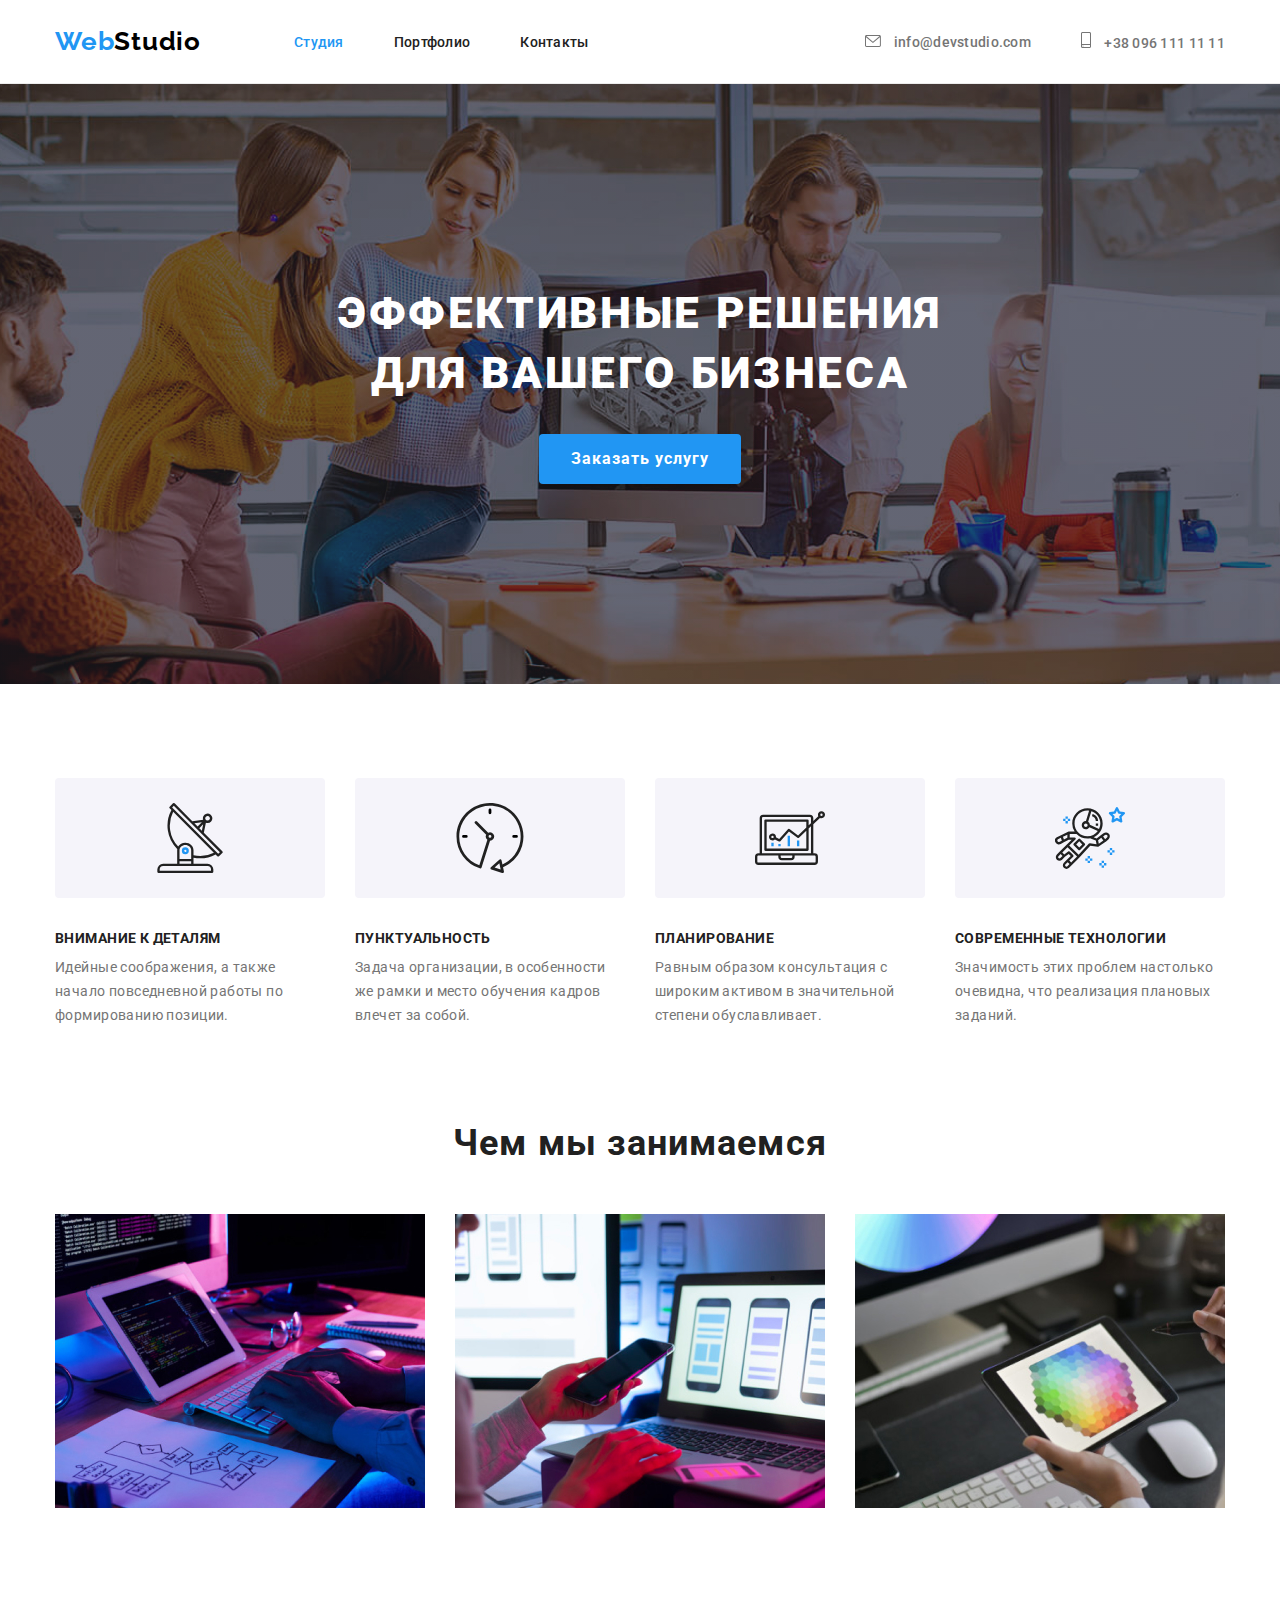
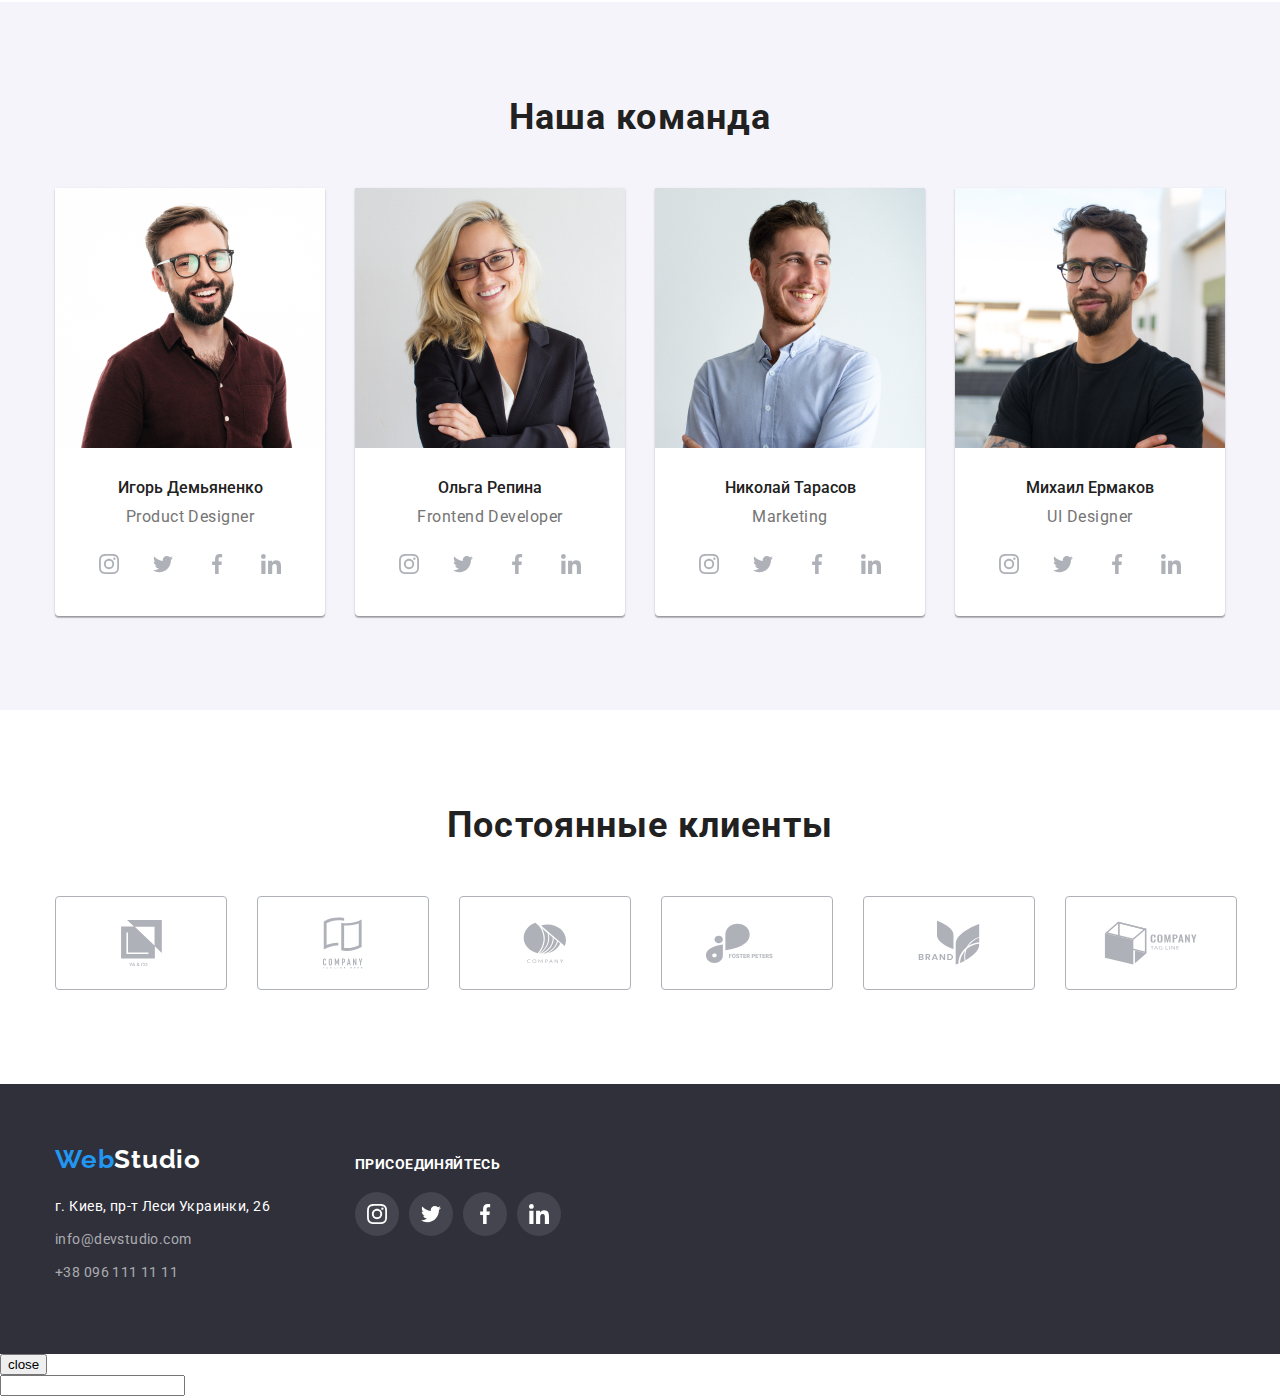
==== index.html @ a6470ddc "Создает модальное окно" ====
<!DOCTYPE html>
<html lang="en">
  <head>
    <meta charset="UTF-8"/>
    <meta http-equiv="X-UA-Compatible" content="IE=edge"/>
    <meta name="viewport" content="width=device-width, initial-scale=1.0"/>
    <title>WebStudio</title>
    <link rel="preconnect" href="https://fonts.gstatic.com"/>
    <link
      href="https://fonts.googleapis.com/css2?family=Raleway:wght@700&family=Roboto:wght@400;500;700;900&display=swap"
      rel="stylesheet"/>
    <link rel="stylesheet" href="./css/style.css"/>
  </head>
  
  <body>
    <header class="header">
      <div class="container">
        <div class="header-block">
          <nav class="nav-area">
             <a href="/" class="logo-web link">
               <span>Web</span><span class="logo-st">Studio</span>
             </a>
            <ul class="site-nav list">
              <li class="nav-item">
                 <a href="./index.html" class="link current">Студия</a>
              </li>
              <li class="nav-item">
                 <a href="./portfolio.html" class="link">Портфолио</a>
              </li>
              <li class="nav-item">
                 <a href="#contacts" class="link">Контакты</a>
              </li>
            </ul>
          </nav>
         <ul class="mail-phone list">
          <li class="contacts-item">
            <a href="mailto:info@devstudio.com" class="link">
              <svg class="header-contact-icon" width=16 height=12>
                <use href="./icons/sprite.svg#icon-envelope"></use>
              </svg>
              info@devstudio.com
            </a>
          </li>
          <li class="item">
            <a href="tel:+380961111111" class="link">
              <svg class="header-contact-icon" width=10 height=16>
                <use href="./icons/sprite.svg#icon-smartphone"></use>
              </svg>
              +38 096 111 11 11
            </a>
          </li>
         </ul>
       </div>
     </div>
    </header>
    
    <main>
      <!-- main content-->
      <section class="hero">
        <div class="hero-background">
          <div class="container">
              <h1 class="order-txt link">Эффективные решения для вашего бизнеса</h1>
            <button class="button order-btn" type="button">Заказать услугу</button>
          </div>
        </div>
      </section>

      <!--Details-->
      <section class="spc-work">
        <div class="container">
          <h2 class="hiding-heading">Особенности работы</h2>
          <ul class="description-list list">
            <li class="description-item">
              <div class="spc-work-icon-block">
                <svg class="icon" width=70 height=70>
                    <use href="./icons/sprite.svg#icon-antenna"></use>
                </svg>
              </div>
              <h3 class="head-spc-work">Внимание к деталям</h3>
              <p class="description-spc-work">
                Идейные соображения, а также начало повседневной работы по
                формированию позиции.
              </p>
            </li>
            <li class="description-item">
              <div class="spc-work-icon-block">
                <svg class="icon" width=70 height=70>
                    <use href="./icons/sprite.svg#icon-clock"></use>
                </svg>
              </div>
              <h3 class="head-spc-work">Пунктуальность</h3>
              <p class="description-spc-work">
                Задача организации, в особенности же рамки и место обучения
                кадров влечет за собой.
              </p>
            </li>
            <li class="description-item">
              <div class="spc-work-icon-block">
                <svg class="icon" width=70 height=70>
                    <use href="./icons/sprite.svg#icon-diagram"></use>
                </svg>
              </div>
              <h3 class="head-spc-work">Планирование</h3>
              <p class="description-spc-work">
                Равным образом консультация с широким активом в значительной
                степени обуславливает.
              </p>
            </li>
            <li class="description-item">
              <div class="spc-work-icon-block">
                <svg class="icon" width=70 height=70>
                    <use href="./icons/sprite.svg#icon-astronaut"></use>
                </svg>
              </div>
              <h3 class="head-spc-work">Современные технологии</h3>
              <p class="description-spc-work">
                Значимость этих проблем настолько очевидна, что реализация
                плановых заданий.
              </p>
            </li>
          </ul>
        </div>
      </section>

      <!-- SERVICE-->
      <section class="section service-section">
        <div class="container">
          <h2 class="service-title">Чем мы занимаемся</h2>
          <ul class="service-list list">
            <li class="service-item">
              <img src="./img/img-wd-1.jpg" alt="img-wd-1" width="370"/>
            </li>
            <li class="service-item">
              <img src="./img/img-wd-2.jpg" alt="img-wd-2" width="370"/>
            </li>
            <li class="service-item">
              <img src="./img/img-wd-3.jpg" alt="img-wd-3" width="370"/>
            </li>
          </ul>
        </div>
      </section>
      <!-- SERVICE-->

      <section class="section team-section">
        <div class="container">
          <h2 class="team-title">Наша команда</h2>
          <ul class="list">
            <li class="team-item">
              <img src="./img/img-nk-1.jpg" alt="img-nk-1" width="270"/>
              <div class="description-team">
                <h3 class="our-team">Игорь Демьяненко</h3>
                <p class="card-description team-position">Product Designer</p>
                <ul class="list team-soc-list">
                  <li class="team-soc-item">
                    <a class="team-soc-icon" href="">
                      <svg class="icon" width=20 height=20>
                        <use href="./icons/sprite.svg#icon-instagram"></use>
                      </svg>
                    </a>
                  </li>
                  <li class="team-soc-item">
                    <a class="team-soc-icon" href="">
                      <svg class="icon" width=20 height=20>
                        <use href="./icons/sprite.svg#icon-twitter"></use>
                      </svg>
                    </a>
                  </li>
                  <li class="team-soc-item">
                    <a class="team-soc-icon" href="">
                      <svg class="icon" width=20 height=20>
                        <use href="./icons/sprite.svg#icon-facebook"></use>
                      </svg>
                    </a>
                  </li>
                  <li class="team-soc-item">
                    <a class="team-soc-icon" href="">
                      <svg class="icon" width=20 height=20>
                        <use href="./icons/sprite.svg#icon-linkedin"></use>
                      </svg>
                    </a>
                  </li>
                </ul>
              </div>
            </li>
            <li class="team-item">
              <img src="./img/img-nk-2.jpg" alt="img-nk-2" width="270"/>
              <div class="description-team">
                <h3 class="our-team">Ольга Репина</h3>
                <p class="card-description team-position">Frontend Developer</p>
                <ul class="list team-soc-list">
                  <li class="team-soc-item">
                    <a class="team-soc-icon" href="">
                      <svg class="icon" width=20 height=20>
                        <use href="./icons/sprite.svg#icon-instagram"></use>
                      </svg>
                    </a>
                  </li>
                  <li class="team-soc-item">
                    <a class="team-soc-icon" href="">
                      <svg class="icon" width=20 height=20>
                        <use href="./icons/sprite.svg#icon-twitter"></use>
                      </svg>
                    </a>
                  </li>
                  <li class="team-soc-item">
                    <a class="team-soc-icon" href="">
                      <svg class="icon" width=20 height=20>
                        <use href="./icons/sprite.svg#icon-facebook"></use>
                      </svg>
                    </a>
                  </li>
                  <li class="team-soc-item">
                    <a class="team-soc-icon" href="">
                      <svg class="icon" width=20 height=20>
                        <use href="./icons/sprite.svg#icon-linkedin"></use>
                      </svg>
                    </a>
                  </li>
                </ul>
              </div>
            </li>
            <li class="team-item">
              <img src="./img/img-nk-3.jpg" alt="img-nk-3" width="270"/>
              <div class="description-team">
                <h3 class="our-team">Николай Тарасов</h3>
                <p class="card-description team-position">Marketing</p>
                <ul class="list team-soc-list">
                  <li class="team-soc-item">
                    <a class="team-soc-icon" href="">
                      <svg class="icon" width=20 height=20>
                        <use href="./icons/sprite.svg#icon-instagram"></use>
                      </svg>
                    </a>
                  </li>
                  <li class="team-soc-item">
                    <a class="team-soc-icon" href="">
                      <svg class="icon" width=20 height=20>
                        <use href="./icons/sprite.svg#icon-twitter"></use>
                      </svg>
                    </a>
                  </li>
                  <li class="team-soc-item">
                    <a class="team-soc-icon" href="">
                      <svg class="icon" width=20 height=20>
                        <use href="./icons/sprite.svg#icon-facebook"></use>
                      </svg>
                    </a>
                  </li>
                  <li class="team-soc-item">
                    <a class="team-soc-icon" href="">
                      <svg class="icon" width=20 height=20>
                        <use href="./icons/sprite.svg#icon-linkedin"></use>
                      </svg>
                    </a>
                  </li>
                </ul>
              </div>
            </li>
            <li class="team-item">
              <img src="./img/img-nk-4.jpg" alt="img-nk-4" width="270"/>
              <div class="description-team">
                <h3 class="our-team">Михаил Ермаков</h3>
                <p class="card-description team-position">UI Designer</p>
                <ul class="list team-soc-list">
                  <li class="team-soc-item">
                    <a class="team-soc-icon" href="">
                      <svg class="icon" width=20 height=20>
                        <use href="./icons/sprite.svg#icon-instagram"></use>
                      </svg>
                    </a>
                  </li>
                  <li class="team-soc-item">
                    <a class="team-soc-icon" href="">
                      <svg class="icon" width=20 height=20>
                        <use href="./icons/sprite.svg#icon-twitter"></use>
                      </svg>
                    </a>
                  </li>
                  <li class="team-soc-item">
                    <a class="team-soc-icon" href="">
                      <svg class="icon" width=20 height=20>
                        <use href="./icons/sprite.svg#icon-facebook"></use>
                      </svg>
                    </a>
                  </li>
                  <li class="team-soc-item">
                    <a class="team-soc-icon" href="">
                      <svg class="icon" width=20 height=20>
                        <use href="./icons/sprite.svg#icon-linkedin"></use>
                      </svg>
                    </a>
                  </li>
                </ul>
              </div>
            </li>
          </ul>
        </div>
      </section>
    </main>

<!--Customers-->
<section class="section customer">
  <div class="container">
    <h2 class="service-title">Постоянные клиенты</h2>
    <ul class="list ">
      <li class="customer-item">
        <a class="link customer-link-item" href="">
          <svg class="icons" width=41 height=46.7>
            <use href="./icons/sprite.svg#icon-yaco"></use>
          </svg>
        </a>
      </li>
      <li class="customer-item">
        <a class="link customer-link-item" href="">
          <svg class="icons" width=40 height=52>
            <use href="./icons/sprite.svg#icon-winco"></use>
          </svg>
        </a>
      </li>
      <li class="customer-item">
        <a class="link customer-link-item" href="">
          <svg class="icons" width=43.46 height=41.18>
            <use href="./icons/sprite.svg#icon-orangeco"></use>
          </svg>
        </a>
      </li>
      <li class="customer-item">
        <a class="link customer-link-item" href="">
          <svg class="icons" width=84.44 height=40.62>
            <use href="./icons/sprite.svg#icon-fosterco"></use>
          </svg>
        </a>
      </li>
      <li class="customer-item">
        <a class="link customer-link-item" href="">
          <svg class="icons" width=62.54 height=45.43>
            <use href="./icons/sprite.svg#icon-brandco"></use>
          </svg>
        </a>
      </li>
      <li class="customer-item">
        <a class="link customer-link-item" href="">
          <svg class="icons" width=93.79 height=43.93>
            <use href="./icons/sprite.svg#icon-cubeco"></use>
          </svg>
        </a>
      </li>
    </ul>
  </div>
</section>

    <!--FOOTER-->
    <footer class="footer">
      <div class="container">
        <h2 class="hiding-heading">Свяжитесь с нами</h2>
        <div class="ftr-block">
          <div class="ftr-logo-adr">
            <a href="/" class="logo-web link">
              <span>Web</span><span class="ftr-logo-st">Studio</span>
            </a>
            <address class="ftr-adress">
              <ul class="list ftr-list">
                <li class="ftr-item">
                  <a href="https://goo.gl/maps/uUebUFh7nfzRT5ZEA" class="link" id="adr-link">г. Киев, пр-т Леси Украинки, 26</a>
                </li>
                <li class="ftr-item">
                  <a  href="mailto:info@devstudio.com" class="link">info@devstudio.com</a>
                </li>
                <li class="ftr-item">
                  <a href="tel:+380961111111" class="link">+38 096 111 11 11</a>
                </li>
              </ul>
            </address>
          </div>
          
          <div class="social-network">
            <h3 class="footer-connect">присоединяйтесь</h3>
              <ul class="list footer-soc-list">
                <li class="footer-soc-item">
                  <a class="footer-soc-icon" href="">
                    <svg class="icon" width=20 height=20>
                      <use href="./icons/sprite.svg#icon-instagram"></use>
                    </svg>
                  </a>
                </li>
                <li class="footer-soc-item">
                  <a class="footer-soc-icon" href="">
                    <svg class="icon" width=20 height=20>
                      <use href="./icons/sprite.svg#icon-twitter"></use>
                    </svg>
                  </a>
                </li>
                <li class="footer-soc-item">
                  <a class="footer-soc-icon" href="">
                    <svg class="icon" width=20 height=20>
                      <use href="./icons/sprite.svg#icon-facebook"></use>
                        </svg>
                      </a>
                    </li>
                <li class="footer-soc-item">
                  <a class="footer-soc-icon" href="">
                    <svg class="icon" width=20 height=20>
                      <use href="./icons/sprite.svg#icon-linkedin"></use>
                    </svg>
                  </a>
                </li>
              </ul>             
            </div>
          </div>
      </div>
    </footer>

    <!--Modal window-->
    
    <div class="modal is-hidden" id="modal" data-modal>
      <div class="modal-content" id="modal-content">  
        <button data-modal-close type="button">close</button>
        <form>
          <input type="text" name="" id="">
        </form>
      </div>
    </div>

    <script src="./js/index.js" type="module"></script>
    <script src="./js/modal.js" type="module"></script>
    <!--Modal window-->
  </body>
</html>
---- css/style.css ----
:root {
  --brand-blue-color: #2196f3;
  --black: #000000;
  --common-color: #212121;
  --grey: #757575;
  --white: #ffffff;
  --background-black: #2f303a;
  --background-grey: #f5f4fa;
  --card-border-grey: #eeeeee;
  --header-underline: #ececec;
  --order-btn: #188ce8;
  --icon-body-grey: #AFB1B8;
  --hero-background-grey: #c4c4c4;
  --hero-overlay: rgba(47, 48, 58, 0.4);
  --footer-contacts: rgba(255, 255, 255, 0.6);
  --footer-soc-icon: rgba(255, 255, 255, 0.1);
  --footer-logo-shadow: 0px 4px 4px rgba(0, 0, 0, 0.25);
  --hero-button-shadow: 0px 4px 4px rgba(0, 0, 0, 0.15);
  --project-cards-shadow: 0px 1px 1px rgba(0, 0, 0, 0.12), 0px 4px 4px rgba(0, 0, 0, 0.06),
    1px 4px 6px rgba(0, 0, 0, 0.16);
  --project-button-shadow: 0px 3px 1px rgba(0, 0, 0, 0.1), 0px 1px 2px rgba(0, 0, 0, 0.08),
    0px 2px 2px rgba(0, 0, 0, 0.12);
  --team-item-shadow: 0px 1px 3px rgba(0, 0, 0, 0.12), 0px 1px 1px rgba(0, 0, 0, 0.14),
    0px 2px 1px rgba(0, 0, 0, 0.2);
}

img {
  display: block;
}
svg {
  padding: 0;
  border: none;
}
/* ------Hide Headers------ */

.hiding-heading {
  position: absolute;
  width: 1px;
  height: 1px;
  margin: -1px;
  border: 0;
  padding: 0;

  white-space: nowrap;
  clip-path: inset(100%);
  clip: rect(0 0 0 0);
  overflow: hidden;
}
/* ------End Hide Headers------ */

body {
  font-family: 'Roboto', 'Open Sans', 'Helvetica Neue', sans-serif;
  color: var(--common-color);
  background-color: var(--white);
  margin: 0;
}

.list {
  list-style: none;
  margin: 0;
  padding-left: 0;
}

.link {
  text-decoration: none;
}

.container {
  max-width: 1200px;
  padding-left: 15px;
  padding-right: 15px;
  margin: 0 auto;
  box-sizing: border-box;
}

/* ------Header Section------ */
.header {
  border-bottom: 1px solid var(--header-underline);
}
.header-block {
  display: flex;
  align-items: center;
}

.nav-area {
  display: flex;
  align-items: center;
}
/* Logo Headder-Fotter */

.logo-web {
  color: var(--brand-blue-color);
  font-family: Raleway;
  font-weight: 700;
  font-size: 26px;
  line-height: 1.192;
  letter-spacing: 0.03em;
}

.logo-st {
  color: var(--black);
}

.ftr-logo-st {
  color: var(--white);
}
.logo-web.link {
  margin-right: 93px;
}

.logo-web.link:hover,
.logo-web.link:focus {
  opacity: 0.7;
}

.logo-web.shadow {
  text-shadow: var(--footer-logo-shadow);
  margin-top: 0;
  margin-bottom: 20px;
}

/* Main content and Header fonts */

.site-nav .link,
.mail-phone .link {
  font-family: inherit;
  font-weight: 500;
  font-size: 14px;
  line-height: 1.143;
  letter-spacing: 0.02em;
  display: inline-block;
  padding-top: 32px;
  padding-bottom: 32px;
}

/* site navigation*/

.site-nav .link {
  color: var(--common-color);
}

.site-nav .link.current {
  color: var(--brand-blue-color);
}

.site-nav .link:hover,
.site-nav .link:focus {
  color: var(--brand-blue-color);
}
.nav-item:not(:last-child) {
  margin-right: 50px;
}

/* Header Contacts */
.mail-phone {
  display: flex;
  align-items: center;
  margin-left: auto;
}
.contacts-item:not(:last-child) {
  margin-right: 50px;
}

.mail-phone .link {
  color: var(--grey);
}

.mail-phone .link:hover,
.mail-phone .link:focus {
  color: var(--brand-blue-color);
}

.header-contact-icon {
  margin-right: 10px;
  fill: currentColor;
}
/* ------End Header Section------ */

/* -----Main Container------ */
.site-nav {
  display: flex;
  align-items: center;
}

/* Hero */

.order-txt {
  font-weight: 900;
  font-size: 44px;
  line-height: 1.3636;
  text-align: center;
  letter-spacing: 0.06em;
  text-transform: uppercase;
  color: var(--white);
  margin: 0 auto 30px;
  max-width: 696px;
}

.hero-background {
  background-image: linear-gradient(var(--hero-overlay), var(--hero-overlay)),
  url(../img/backgroud.jpg);
  padding-top: 200px;
  padding-bottom: 200px;
  background-size: cover;
  background-position: center;
  background-repeat: no-repeat;
}
/*Hero end*/

/*Details*/
.spc-work {
  padding-top: 94px;
  padding-bottom: 0;
}

.description-list {
  display: flex;
}
.description-item:not(:last-child) {
  margin-right: 30px;
}

.description-item {
  max-width: 270px;
}

.head-spc-work,
.footer-connect {
  font-weight: 700;
  font-size: 14px;
  line-height: 1.143;
  text-transform: uppercase;
  letter-spacing: 0.03em;
  display: inline-block;
  margin-bottom: 10px;
  margin-top: 0;
}

.description-spc-work {
  font-size: 14px;
  line-height: 1.714;
  letter-spacing: 0.03em;
  color: var(--grey);
  margin-top: 0;
  margin-bottom: 0;
}
.spc-work-icon-block{
  display: flex;
  margin-bottom: 30px;
  height: 120px;
  background-color: var(--background-grey);
  border-radius: 4px;
}

.spc-work-icon-block > .icon{
  margin: auto;
}

/* Details end*/

/* Sections Service */
.section {
  padding-top: 94px;
  padding-bottom: 94px;
}
.service-section .list {
  display: flex;
  align-items: start;
}
.service-item:not(:last-child) {
  margin-right: 30px;
}
/* Team Section */

.team-section {
  background-color: var(--background-grey);
}

/*.team-title {
  margin-top: 0;
  margin-bottom: 50px;
}*/

.team-section .list {
  display: flex;
  align-items: flex-start;
  justify-content: center;
}

.team-item {
  max-width: 270px;
  background-color: var(--white);
  box-shadow: var(--team-item-shadow);
  border-bottom-right-radius: 4px;
  border-bottom-left-radius: 4px;
}

.team-item:not(:last-child) {
  margin-right: 30px;
}
.description-team {
  padding-top: 30px;
  padding-bottom: 30px;
}
.team-soc-item:not(:last-child){
  margin-right: 10px;
}
/* Sections Service */

.service-section .service-title,
.team-section .team-title,
.customer .service-title {
  font-weight: 700;
  font-size: 36px;
  line-height: 1.167;
  text-align: center;
  letter-spacing: 0.03em;
  margin-top: 0;
  margin-bottom: 50px;
}

/* Sections h3 */

.our-team {
  font-weight: 500;
  font-size: 16px;
  line-height: 1.188;
  text-align: center;
  margin-top: 0;
  margin-bottom: 10px;
}

.portfolio-link.link {
  color: inherit;
}

.project-name {
  font-weight: 700;
  font-size: 18px;
  line-height: 2;
  letter-spacing: 0.06em;
  margin-top: 0;
  margin-bottom: 4px;
}

/* Card Descriptions */

.card-description {
  font-size: 16px;
  letter-spacing: 0.03em;
  color: var(--grey);
  margin: 0;
}

.team-position {
  line-height: 1.188;
  text-align: center;
  margin-bottom: 16px;
}

.project-type {
  line-height: 1.875;
}

.team-soc-icon,
.footer-soc-icon {
  display: flex;
  width: 44px;
  height: 44px;
  border-radius: 50%;
}

.team-soc-icon {
  background-color: transparent;
  fill: var(--icon-body-grey);
}

.team-soc-icon:hover,
.team-soc-icon:focus,
.footer-soc-icon:hover,
.footer-soc-icon:focus {
  background-color: var(--brand-blue-color);
  fill: var(--white);
}

.team-soc-icon > .icon,
.footer-soc-icon > .icon {
  margin: auto;
}
.team-soc-icon:not(:last-child),
.footer-soc-item:not(:last-child){
  margin-right: 10px;
}
/* Portfolio Card Effects */

.portfolio-link {
  display: block;
}

.portfolio-link:hover,
.portfolio-link:focus {
  box-shadow: var(--project-cards-shadow);
}

/* Buttons */

.button {
  font-size: 16px;
  text-align: center;
  font-family: inherit;
  border: none;
  border-radius: 4px;
  cursor: pointer;
}
.button.order-btn {
  font-weight: 700;
  line-height: 1.875;
  letter-spacing: 0.06em;
  color: var(--white);
  background-color: var(--brand-blue-color);
  box-shadow: var(--hero-button-shadow);
  display: block;
  margin: 0 auto;
  padding: 10px 32px;
  min-width: 200px;
}
.button.order-btn:hover,
.button.order-btn:focus {
  background-color: var(--order-btn);
  color: var(--white);
}

.button.filter-button {
  font-weight: 500;
  line-height: 1.625;
  letter-spacing: 0.03em;
  color: var(--common-color);
  background-color: var(--background-grey);
  padding: 6px 26px;
}

.button.filter-button:hover,
.button.filter-button:focus {
  color: var(--white);
  background-color: var(--brand-blue-color);
  box-shadow: var(--project-button-shadow);
}

.filter-button-list {
  display: flex;
  align-items: center;
  justify-content: center;
  margin-bottom: 50px;
}

.project-button-item:not(:last-child) {
  margin-right: 8px;
}
.filter-btn-item:not(:last-child) {
  margin-right: 8px;
}
/* -----End Main Container------ */

/*-----Customer section-----*/
.customer .list{
  display: flex;
}
.customer-item:not(:last-child){
margin-right: 30px;
}
.customer-link-item{
  display: flex;
  height: 92px;
  width: 170px;
  border: 1px solid var(--icon-body-grey);
  border-radius: 4px;
  fill: var(--icon-body-grey);
}
.customer-link-item:hover,
.customer-link-item:focus{
  border-color: var(--brand-blue-color);
  fill: var(--brand-blue-color);
}
.customer-link-item>.icons{
  margin: auto;
}

/*----- END Customer section -----*/

/* ------Footer Section------ */
.footer {
  background-color: var(--background-black);
  padding-top: 60px;
  padding-bottom: 60px;
}
.ftr-block{
  display: flex;
}

.ftr-adress,
.ftr-adress .link {
  font-style: normal;
  font-size: 14px;
  line-height: 1.714;
  letter-spacing: 0.03em;
  margin-top: 20px;
}
.ftr-list .ftr-item {
  margin-bottom: 9px;
}
.ftr-logo-adr,
.social-network,
.subscribe {
  display: flex;
  flex-direction: column;
}

.ftr-logo-adr,
.social-network {
  width: 270px;
  margin-right: 30px;
}

a#adr-link {
  color: var(--white);
}

.ftr-adress .link {
  font-family: inherit;
  color: var(--footer-contacts);
}

.ftr-adress .link:hover,
.ftr-adress .link:focus {
  color: var(--white);
}
.footer-soc-list {
  display: flex;
  align-items: flex-start;
}

.footer-soc-icon {
  background-color: var(--footer-soc-icon);
  fill: var(--white);
}

.footer-connect {
  padding-top: 12px;
  margin-bottom: 20px;
  color: var(--white);
}

/*PORTFOLIO Project-cars*/
.project-card-list {
  display: flex;
  flex-wrap: wrap;
  align-items: flex-start;
}

.project-card-item:not(:nth-child(3n)) {
  margin-right: 30px;
}

.project-card-item:not(:nth-last-child(-n + 3)) {
  margin-bottom: 30px;
}

.project-card-description {
  padding: 19px 23px;
  border: 1px solid var(--card-border-grey);
}
/*PORTFOLIO END*/
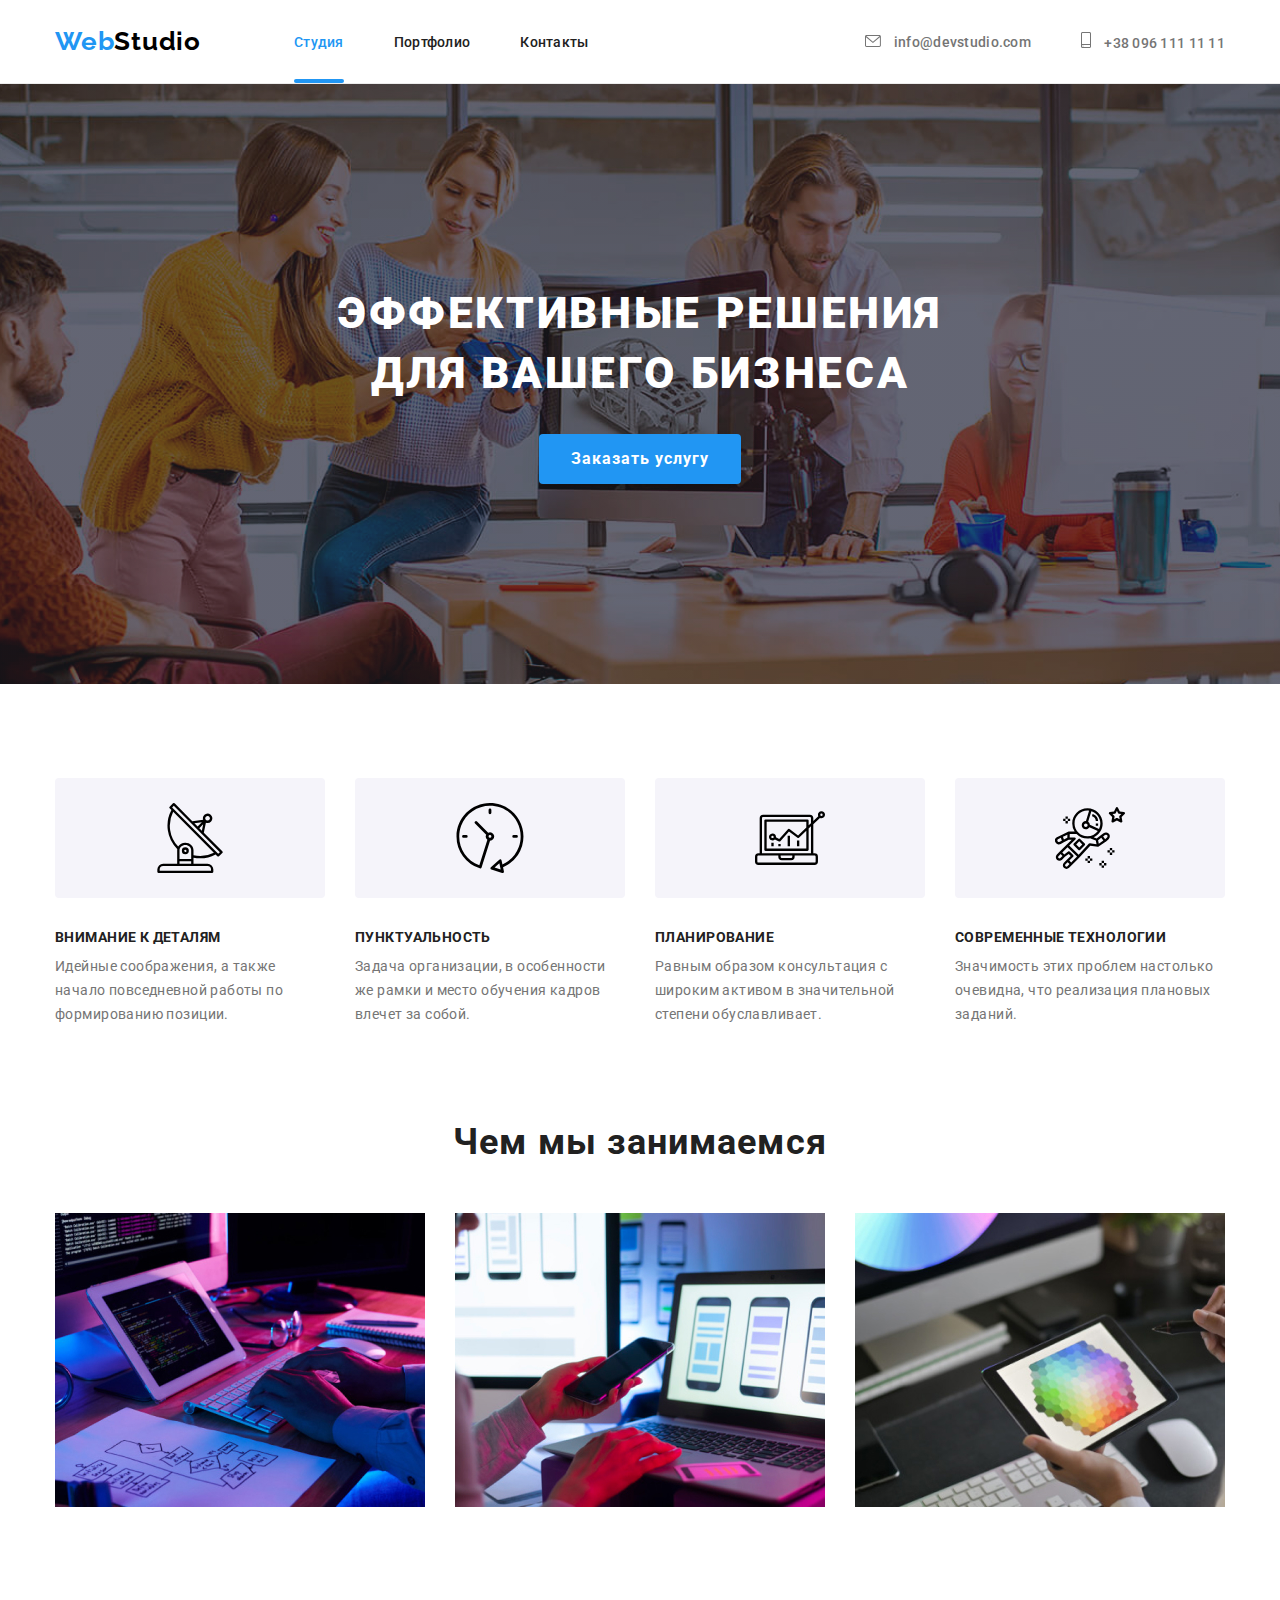
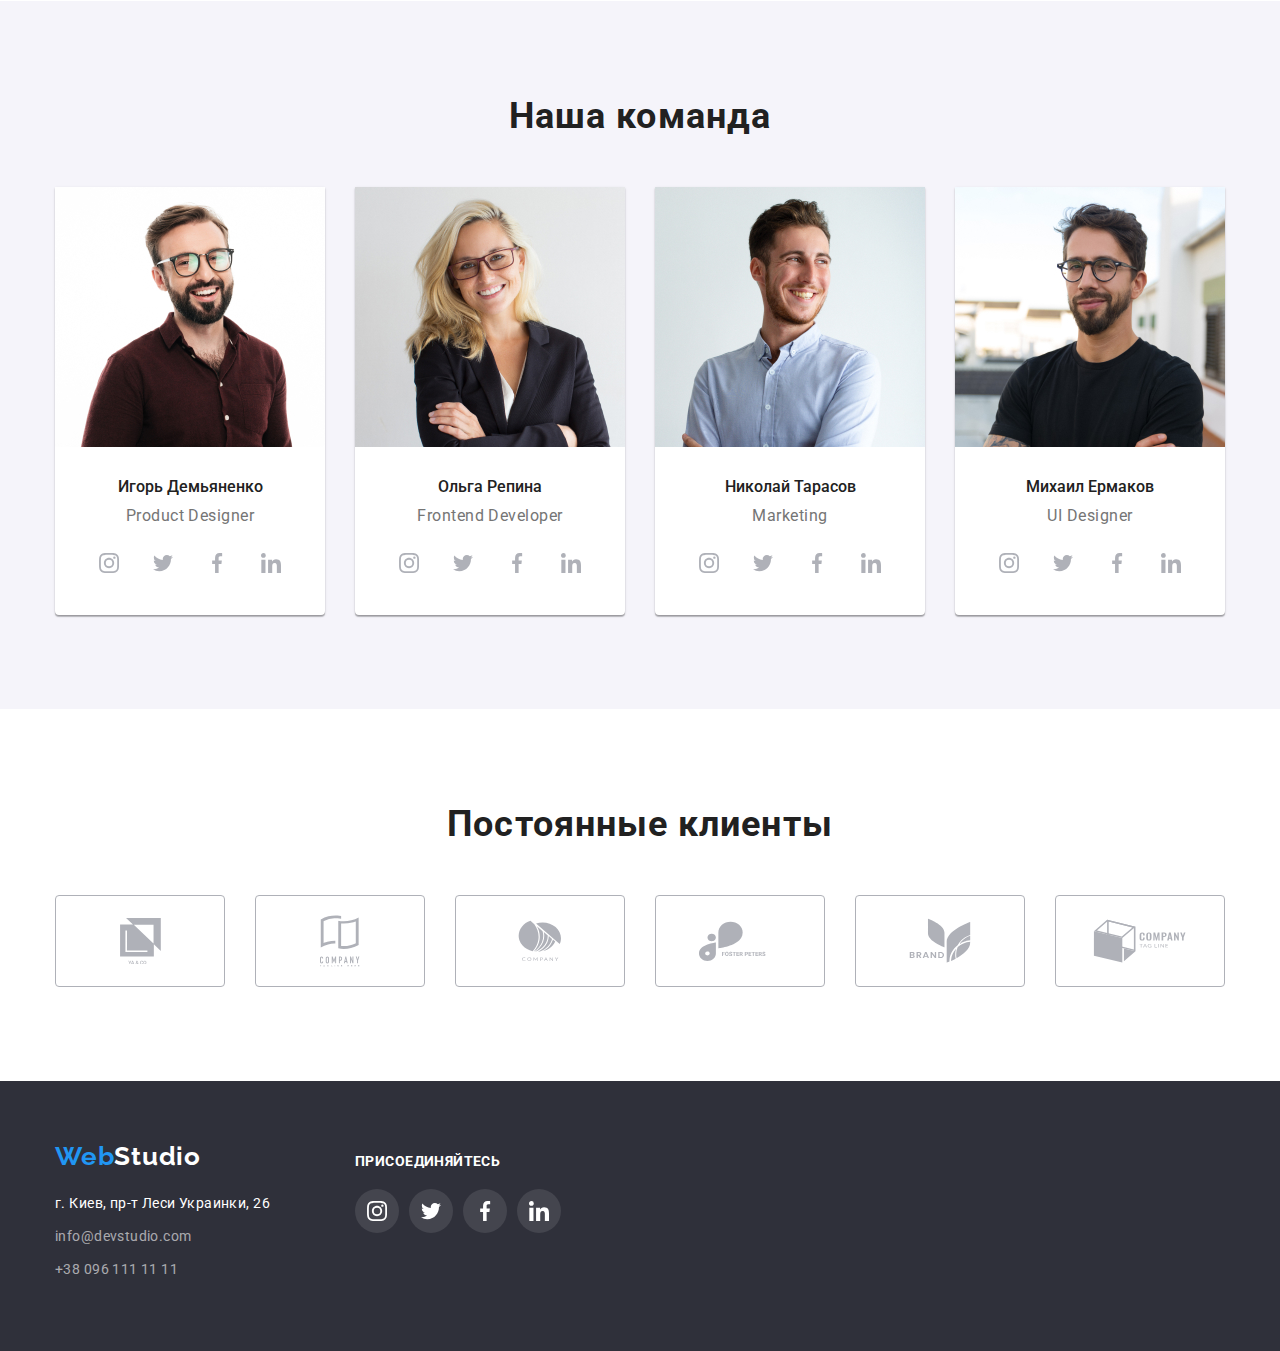
==== commit cdc60946: "Добавляет оверлей и инимацию" ====
--- a/index.html
+++ b/index.html
@@ -9,7 +9,9 @@
     <link
       href="https://fonts.googleapis.com/css2?family=Raleway:wght@700&family=Roboto:wght@400;500;700;900&display=swap"
       rel="stylesheet"/>
+      <link rel="stylesheet" href="./css/modern-normalize.css">
     <link rel="stylesheet" href="./css/style.css"/>
+    <link rel="stylesheet" href="./css/modal.css">
   </head>
   
   <body>
@@ -60,7 +62,7 @@
         <div class="hero-background">
           <div class="container">
               <h1 class="order-txt link">Эффективные решения для вашего бизнеса</h1>
-            <button class="button order-btn" type="button">Заказать услугу</button>
+            <button data-modal-open class="button order-btn" type="button">Заказать услугу</button>
           </div>
         </div>
       </section>
@@ -411,19 +413,19 @@
     </footer>
 
     <!--Modal window-->
-    
-    <div class="modal is-hidden" id="modal" data-modal>
-      <div class="modal-content" id="modal-content">  
-        <button data-modal-close type="button">close</button>
-        <form>
-          <input type="text" name="" id="">
-        </form>
+    <div class="backdrop is-hidden" data-modal>
+      <div class="modal">
+          <p></p>
+          <button class="button modal-close" aria-label="Закрыть" data-modal-close>
+            <svg class="icon" width=11 height=11>
+              <use href="./icons/sprite.svg#icon-close"></use>
+            </svg>
+          </button>
       </div>
-    </div>
-
-    <script src="./js/index.js" type="module"></script>
-    <script src="./js/modal.js" type="module"></script>
-    <!--Modal window-->
+  </div>
+
+  <script src="./js/modal.js"></script>
+
   </body>
 </html>
       --- a/css/style.css
+++ b/css/style.css
@@ -1,5 +1,6 @@
 :root {
   --brand-blue-color: #2196f3;
+  --brand-blue-color-overlay: rgba(33, 150, 243, 0.9);
   --black: #000000;
   --common-color: #212121;
   --grey: #757575;
@@ -11,6 +12,8 @@
   --order-btn: #188ce8;
   --icon-body-grey: #AFB1B8;
   --hero-background-grey: #c4c4c4;
+  --timing-function: cubic-bezier(0.4, 0, 0.2, 1);
+  --modal-close-button-border: rgba(0, 0, 0, 0.1);
   --hero-overlay: rgba(47, 48, 58, 0.4);
   --footer-contacts: rgba(255, 255, 255, 0.6);
   --footer-soc-icon: rgba(255, 255, 255, 0.1);
@@ -22,6 +25,7 @@
     0px 2px 2px rgba(0, 0, 0, 0.12);
   --team-item-shadow: 0px 1px 3px rgba(0, 0, 0, 0.12), 0px 1px 1px rgba(0, 0, 0, 0.14),
     0px 2px 1px rgba(0, 0, 0, 0.2);
+    --timing-function: cubic-bezier(0.4, 0, 0.2, 1);
 }
 
 img {
@@ -131,12 +135,36 @@
   display: inline-block;
   padding-top: 32px;
   padding-bottom: 32px;
-}
-
+  transition: color 250ms var(--timing-function)
+}
+
+.site-nav .link::after,
+.site-nav .link.current::after {
+  content: "";
+  display: block;
+  width: 100%;
+  background-color: var(--brand-blue-color);
+  height: 4px;
+  border-radius: 2px;
+  position: absolute;
+  bottom: -1px;
+  transform: scalex(0%);
+  transition: transform 250ms var(--timing-function);
+}
+.site-nav .link.current::after{
+  transform: scaleX(100%);
+}
+.site-nav .link:hover::after,
+.site-nav .link:focus::after {
+  transform: scalex(100%);
+}
 /* site navigation*/
 
 .site-nav .link {
   color: var(--common-color);
+  position: relative;
+  display: inline-block;
+  transition: color 250ms var();
 }
 
 .site-nav .link.current {
@@ -302,9 +330,6 @@
   padding-top: 30px;
   padding-bottom: 30px;
 }
-.team-soc-item:not(:last-child){
-  margin-right: 10px;
-}
 /* Sections Service */
 
 .service-section .service-title,
@@ -362,12 +387,18 @@
   line-height: 1.875;
 }
 
+.team-soc-item:not(:last-child) {
+  margin-right: 10px;
+}
+
 .team-soc-icon,
 .footer-soc-icon {
   display: flex;
   width: 44px;
   height: 44px;
   border-radius: 50%;
+  transition: background-color 250ms var(--timing-function),
+    fill 250ms var(--timing-function);
 }
 
 .team-soc-icon {
@@ -423,6 +454,7 @@
   margin: 0 auto;
   padding: 10px 32px;
   min-width: 200px;
+  transition: background-color 250ms var(--timing-function);
 }
 .button.order-btn:hover,
 .button.order-btn:focus {
@@ -437,6 +469,8 @@
   color: var(--common-color);
   background-color: var(--background-grey);
   padding: 6px 26px;
+  transition: background-color 250ms var(--timing-function),
+    color 250ms var(--timing-function), box-shadow 250ms var(--timing-function);
 }
 
 .button.filter-button:hover,
@@ -458,6 +492,28 @@
 }
 .filter-btn-item:not(:last-child) {
   margin-right: 8px;
+}
+
+.button.modal-close {
+  position: absolute;
+  top: 8px;
+  right: 8px;
+  display: flex;
+  align-items: center;
+  justify-content: center;
+  width: 30px;
+  height: 30px;
+  padding: 3px;
+  fill: var(--black);
+  background-color: var(--white);
+  border-radius: 50%;
+  border: 1px solid var(--modal-close-button-border);
+  transition: fill 250ms var(--timing-function);
+}
+
+.button.modal-close:hover,
+.button.modal-close:focus {
+  fill: var(--brand-blue-color);
 }
 /* -----End Main Container------ */
 
@@ -475,6 +531,8 @@
   border: 1px solid var(--icon-body-grey);
   border-radius: 4px;
   fill: var(--icon-body-grey);
+  transition: border-color 250ms var(--timing-function),
+    fill 250ms var(--timing-function);
 }
 .customer-link-item:hover,
 .customer-link-item:focus{
@@ -569,4 +627,38 @@
   padding: 19px 23px;
   border: 1px solid var(--card-border-grey);
 }
+
+.project-image-box {
+  position: relative;
+  overflow: hidden;
+}
+.project-overlay {
+  position: absolute;
+  top: 0;
+  left: 0;
+  display: flex;
+  align-items: center;
+  width: 100%;
+  height: 100%;
+  padding: 24px;
+  background-color: var(--brand-blue-color-overlay);
+  transform: translatey(100%);
+  transition: transform 250ms var(--timing-function);
+}
+
+.portfolio-link:hover .project-overlay,
+.portfolio-link:focus .project-overlay {
+  transform: translatey(0);
+}
+
+.project-overlay-description {
+  font-size: 18px;
+  line-height: 1.555;
+  letter-spacing: 0.03em;
+  color: var(--white);
+  overflow: auto;
+  height: auto;
+  max-height: 100%;
+  margin: 0;
+}
 /*PORTFOLIO END*/
--- a/css/modal.css
+++ b/css/modal.css
@@ -0,0 +1,43 @@
+:root{
+    --modal-background: rgba(0, 0, 0, 0.2);
+    --timing-function: cubic-bezier(0.4, 0, 0.2, 1);
+    --white: #ffffff;
+    --modal-box-shadow: 0px 1px 3px rgba(0, 0, 0, 0.12),
+    0px 1px 1px rgba(0, 0, 0, 0.14), 0px 2px 1px rgba(0, 0, 0, 0.2);
+    
+}
+
+.backdrop {
+    position: fixed;
+    top: 0;
+    left: 0;
+    z-index: 200;
+    width: 100%;
+    height: 100%;
+    background-color: var(--modal-background);
+    opacity: 1;
+    transition: opacity 250ms var(--timing-function);
+  }
+  
+  .backdrop.is-hidden {
+    /* visibility: hidden; */
+    opacity: 0;
+    pointer-events: none;
+  }
+  
+  .modal {
+    position: absolute;
+    top: 50%;
+    left: 50%;
+    transform: translate(-50%, -50%) scale(1);
+    height: 581px;
+    width: 528px;
+    background-color: var(--white);
+    border-radius: 4px;
+    box-shadow: var(--modal-box-shadow);
+    transition: transform 250ms var(--timing-function);
+  }
+  
+  .backdrop.is-hidden .modal {
+    transform: translate(-50%, -50%) scale(0.9);
+  }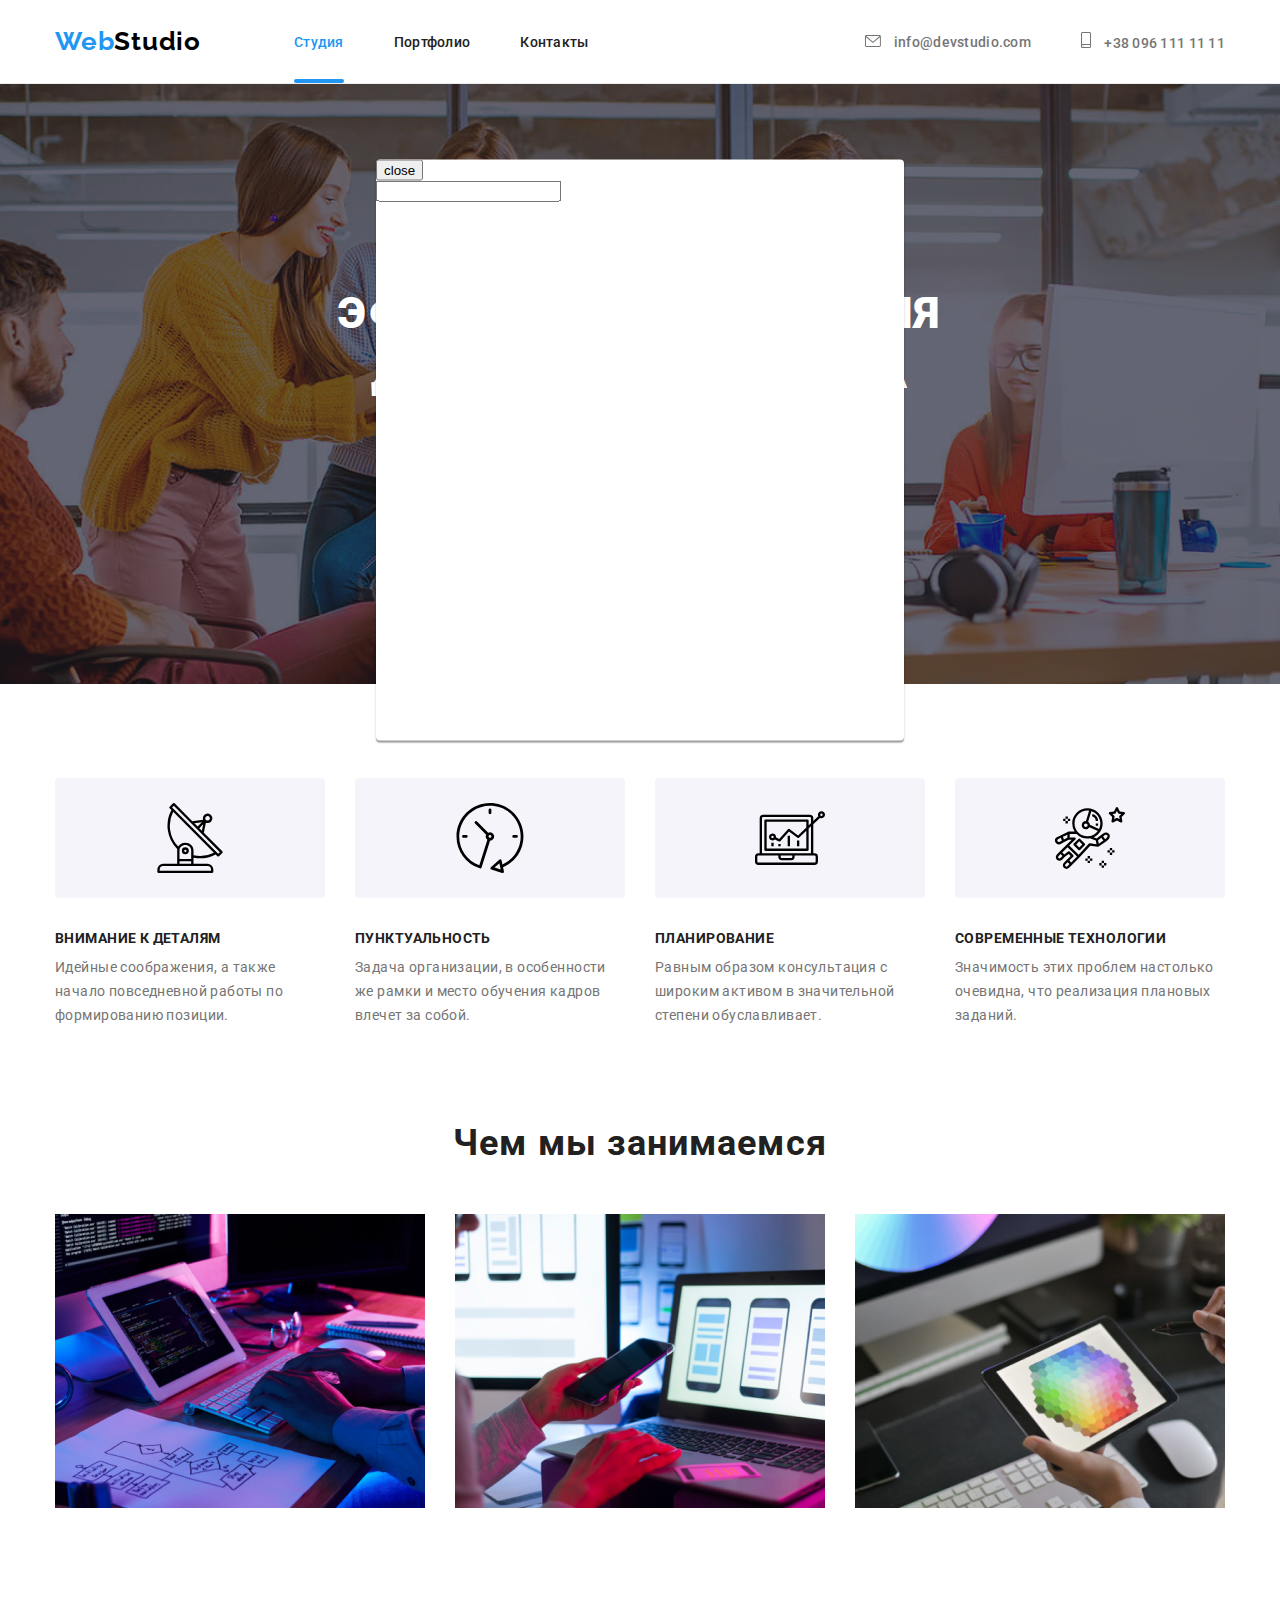
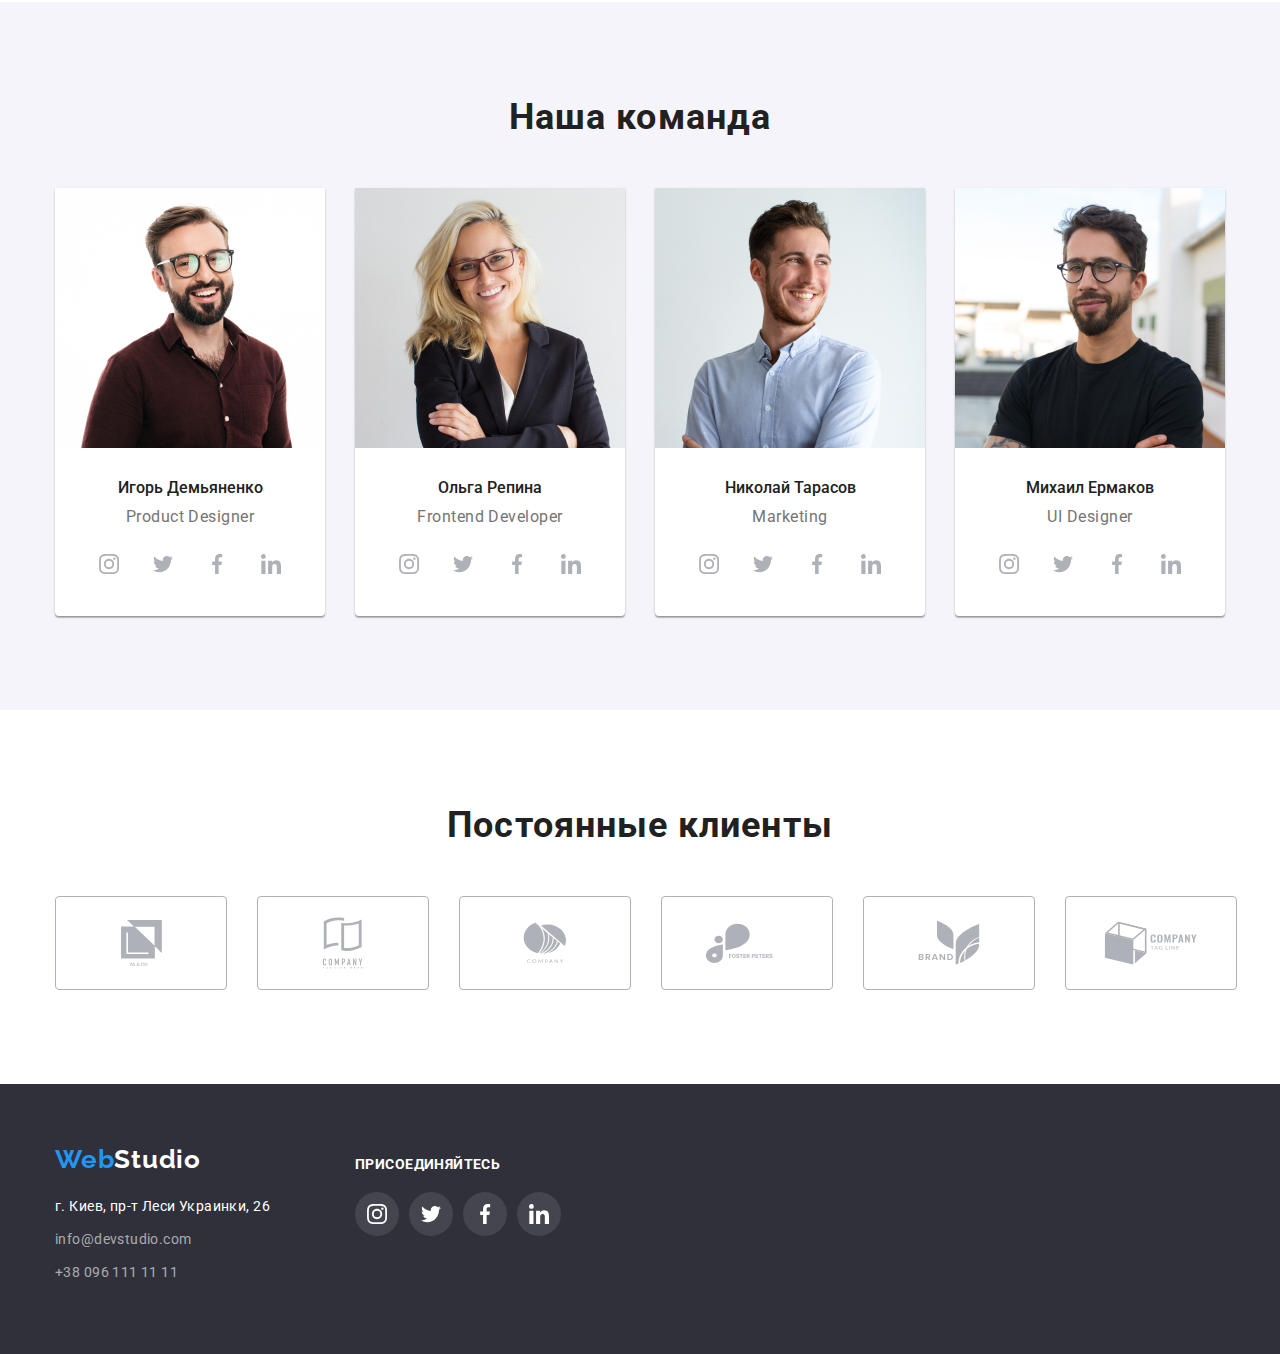
==== commit 0b53ec21: "подключает модалку" ====
--- a/index.html
+++ b/index.html
@@ -9,9 +9,8 @@
     <link
       href="https://fonts.googleapis.com/css2?family=Raleway:wght@700&family=Roboto:wght@400;500;700;900&display=swap"
       rel="stylesheet"/>
-      <link rel="stylesheet" href="./css/modern-normalize.css">
     <link rel="stylesheet" href="./css/style.css"/>
-    <link rel="stylesheet" href="./css/modal.css">
+    <link rel="stylesheet" href="./css/modal.css"/>
   </head>
   
   <body>
@@ -62,7 +61,7 @@
         <div class="hero-background">
           <div class="container">
               <h1 class="order-txt link">Эффективные решения для вашего бизнеса</h1>
-            <button data-modal-open class="button order-btn" type="button">Заказать услугу</button>
+            <button class="button order-btn" type="button">Заказать услугу</button>
           </div>
         </div>
       </section>
@@ -413,19 +412,19 @@
     </footer>
 
     <!--Modal window-->
-    <div class="backdrop is-hidden" data-modal>
-      <div class="modal">
-          <p></p>
-          <button class="button modal-close" aria-label="Закрыть" data-modal-close>
-            <svg class="icon" width=11 height=11>
-              <use href="./icons/sprite.svg#icon-close"></use>
-            </svg>
-          </button>
+    
+    <div class="modal is-hidden" id="modal" data-modal>
+      <div class="modal-content" id="modal-content">  
+        <button data-modal-close type="button">close</button>
+        <form>
+          <input type="text" name="" id="">
+        </form>
       </div>
-  </div>
-
-  <script src="./js/modal.js"></script>
-
+    </div>
+
+    <script src="./js/index.js" type="module"></script>
+    <script src="./js/modal.js" type="module"></script>
+    <!--Modal window-->
   </body>
 </html>
-      +      
--- a/css/style.css
+++ b/css/style.css
@@ -330,6 +330,9 @@
   padding-top: 30px;
   padding-bottom: 30px;
 }
+.team-soc-item:not(:last-child){
+  margin-right: 10px;
+}
 /* Sections Service */
 
 .service-section .service-title,
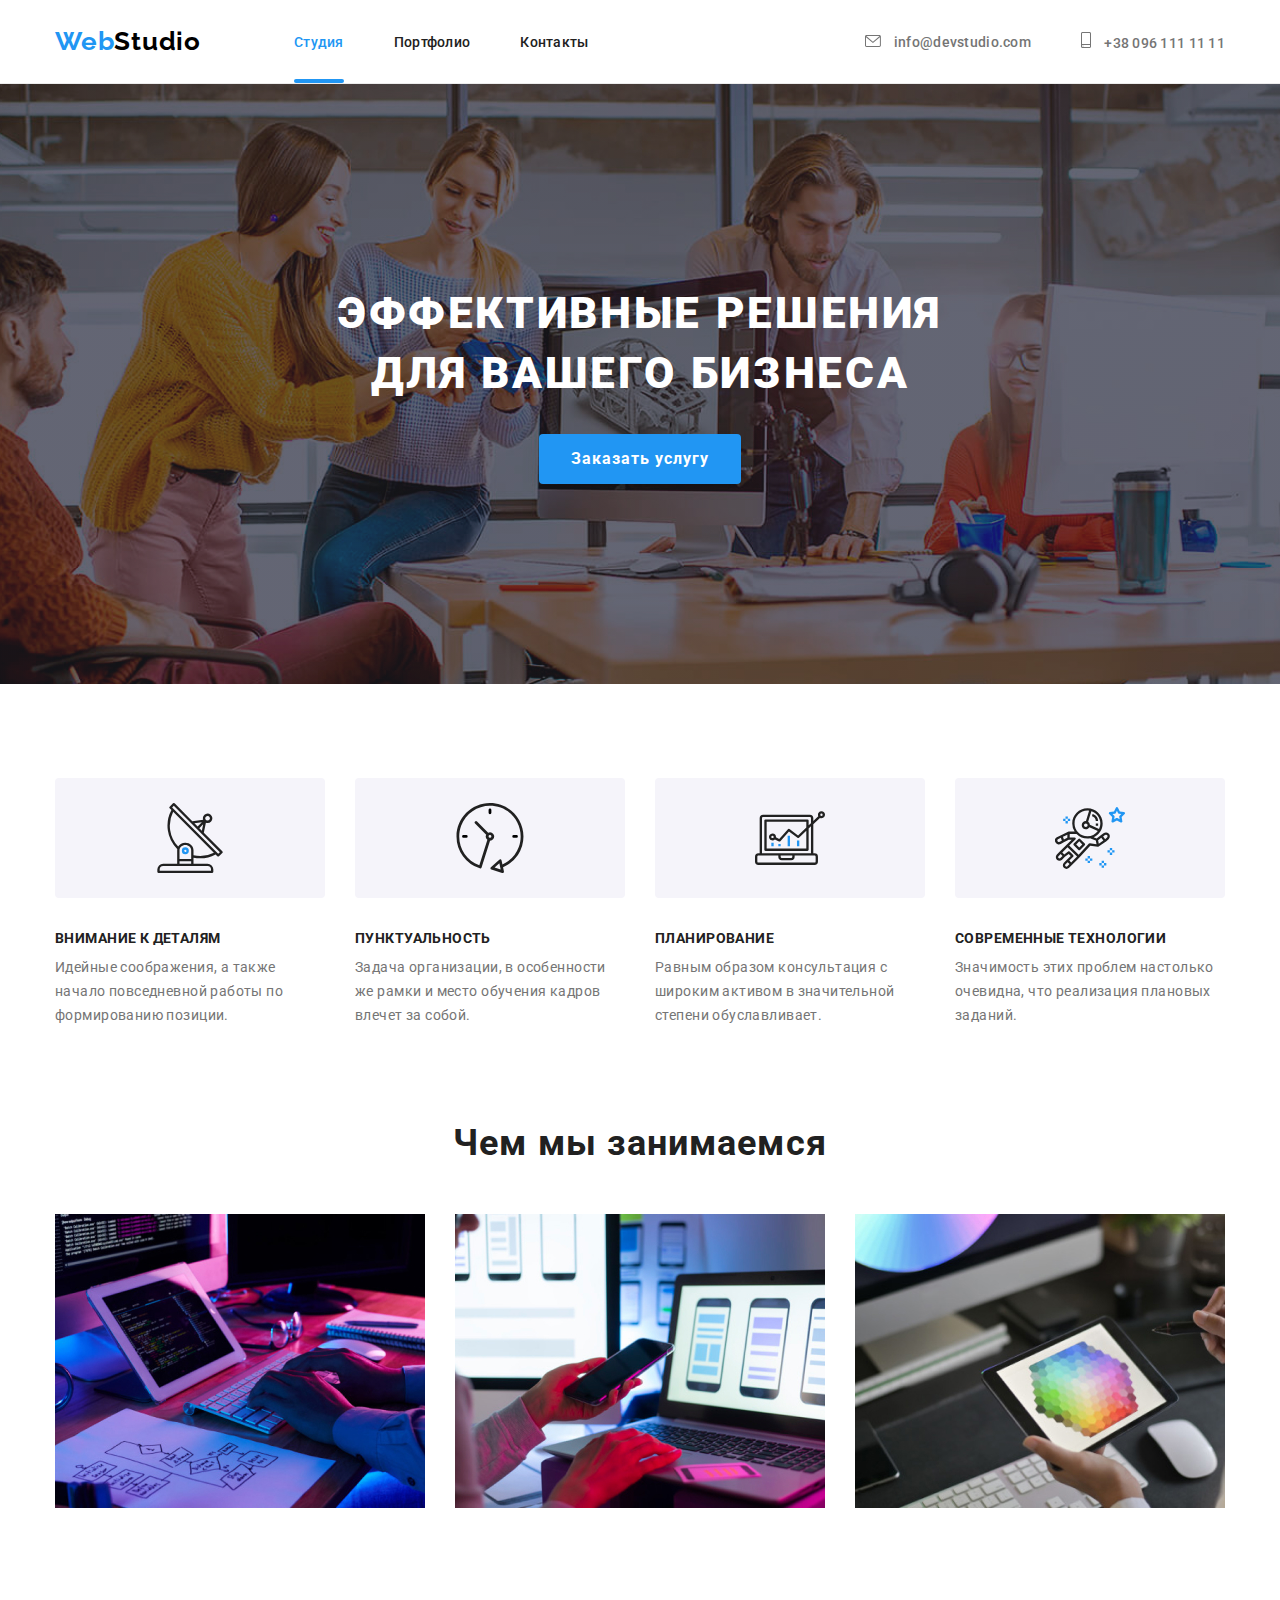
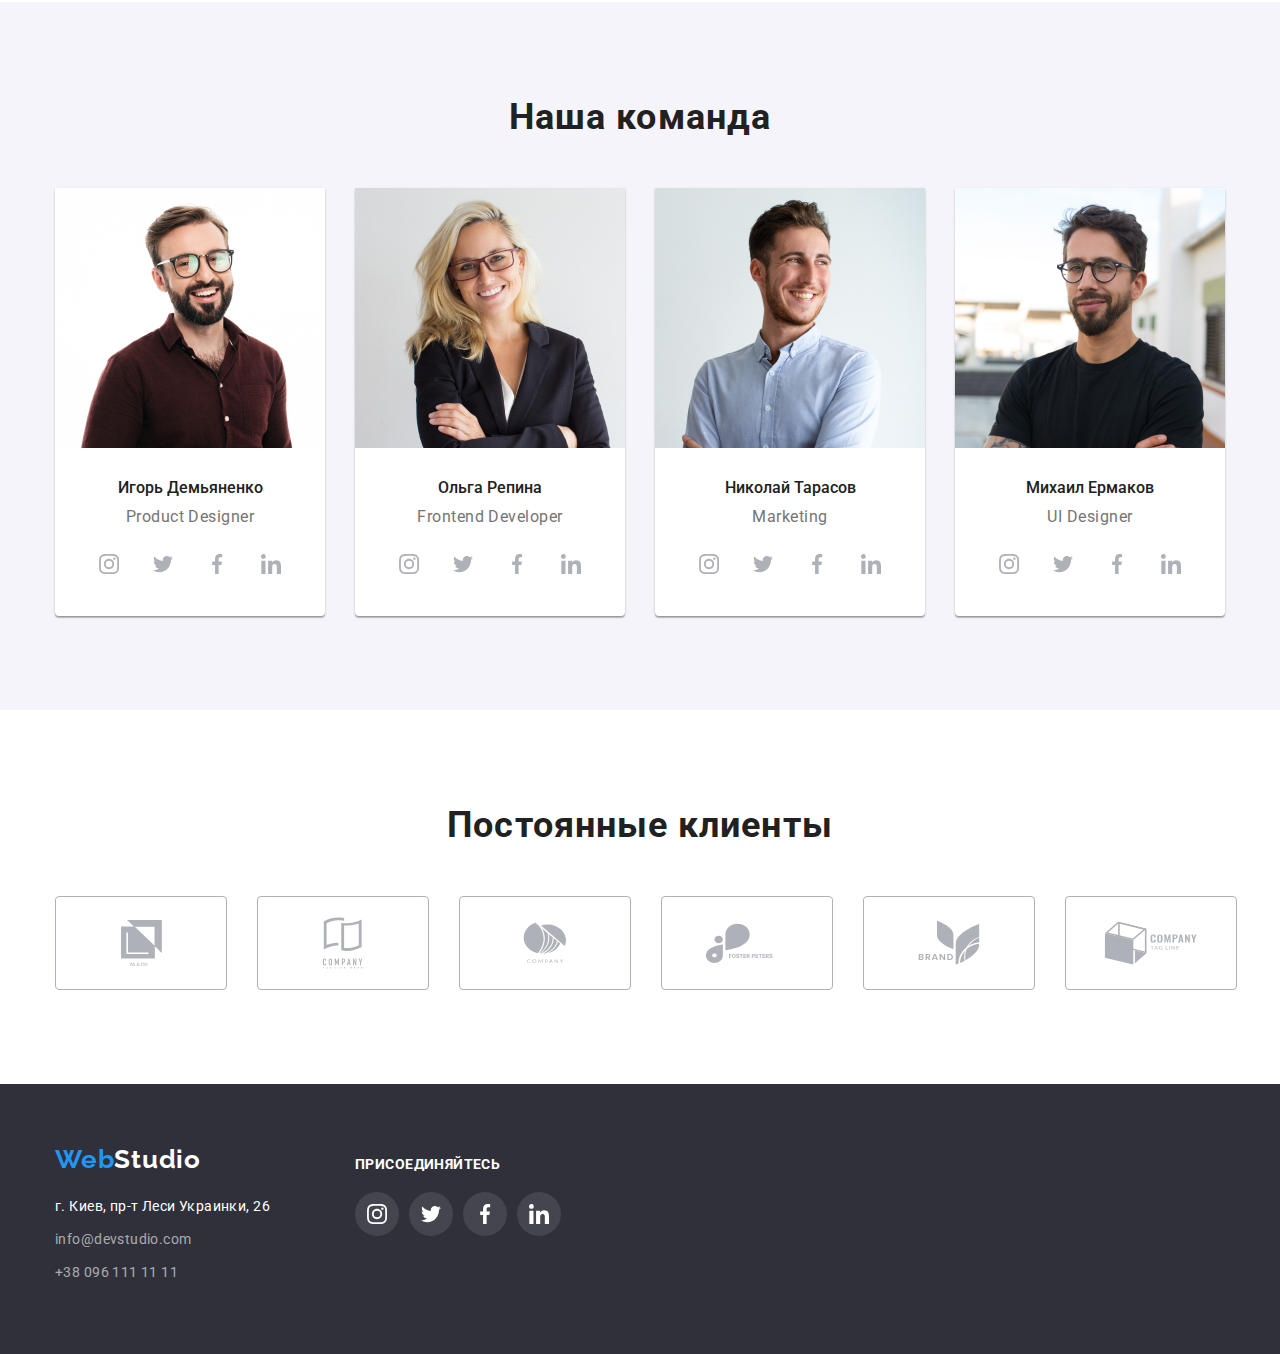
==== commit 943126a8: "Восстановлен" ====
--- a/index.html
+++ b/index.html
@@ -10,7 +10,6 @@
       href="https://fonts.googleapis.com/css2?family=Raleway:wght@700&family=Roboto:wght@400;500;700;900&display=swap"
       rel="stylesheet"/>
     <link rel="stylesheet" href="./css/style.css"/>
-    <link rel="stylesheet" href="./css/modal.css"/>
   </head>
   
   <body>
@@ -61,7 +60,7 @@
         <div class="hero-background">
           <div class="container">
               <h1 class="order-txt link">Эффективные решения для вашего бизнеса</h1>
-            <button class="button order-btn" type="button">Заказать услугу</button>
+            <button class="button order-btn" type="button" data-modal-open>Заказать услугу</button>
           </div>
         </div>
       </section>
@@ -415,16 +414,19 @@
     
     <div class="modal is-hidden" id="modal" data-modal>
       <div class="modal-content" id="modal-content">  
-        <button data-modal-close type="button">close</button>
+        <button class="button modal-close" aria-label="Закрыть" data-modal-close type="button">
+          <svg class="icon" width=11 height=11>
+            <use href="./icons/sprite.svg#icon-close"></use>
+          </svg>
+        </button>
         <form>
-          <input type="text" name="" id="">
         </form>
       </div>
     </div>
-
-    <script src="./js/index.js" type="module"></script>
     <script src="./js/modal.js" type="module"></script>
+    
     <!--Modal window-->
+  
   </body>
 </html>
-      
+      --- a/css/style.css
+++ b/css/style.css
@@ -665,3 +665,61 @@
   margin: 0;
 }
 /*PORTFOLIO END*/
+
+/* Modal window*/
+.modal {
+  position: fixed;
+  top: 0;
+  left: 0;
+  z-index: 200;
+  width: 100%;
+  height: 100%;
+  background-color: var(--modal-background);
+  opacity: 1;
+  transition: opacity 250ms var(--timing-function);
+}
+
+.modal.is-hidden {
+  opacity: 0;
+  pointer-events: none;
+}
+
+.modal-content {
+  position: absolute;
+  top: 50%;
+  left: 50%;
+  transform: translate(-50%, -50%) scale(1);
+  height: 581px;
+  width: 528px;
+  background-color: var(--white);
+  border-radius: 4px;
+  box-shadow: var(--modal-box-shadow);
+  transition: transform 250ms var(--timing-function);
+}
+
+.modal.is-hidden .modal-content {
+  transform: translate(-50%, -50%) scale(0.9);
+}
+/* Button close*/
+.button.modal-close {
+  position: absolute;
+  top: 8px;
+  right: 8px;
+  display: flex;
+  align-items: center;
+  justify-content: center;
+  width: 30px;
+  height: 30px;
+  padding: 3px;
+  fill: var(--black);
+  background-color: var(--white);
+  border-radius: 50%;
+  border: 1px solid var(--modal-close-button-border);
+  transition: fill 250ms var(--timing-function);
+}
+
+.button.modal-close:hover,
+.button.modal-close:focus {
+  fill: var(--brand-blue-color);
+}
+/* END Modal window*/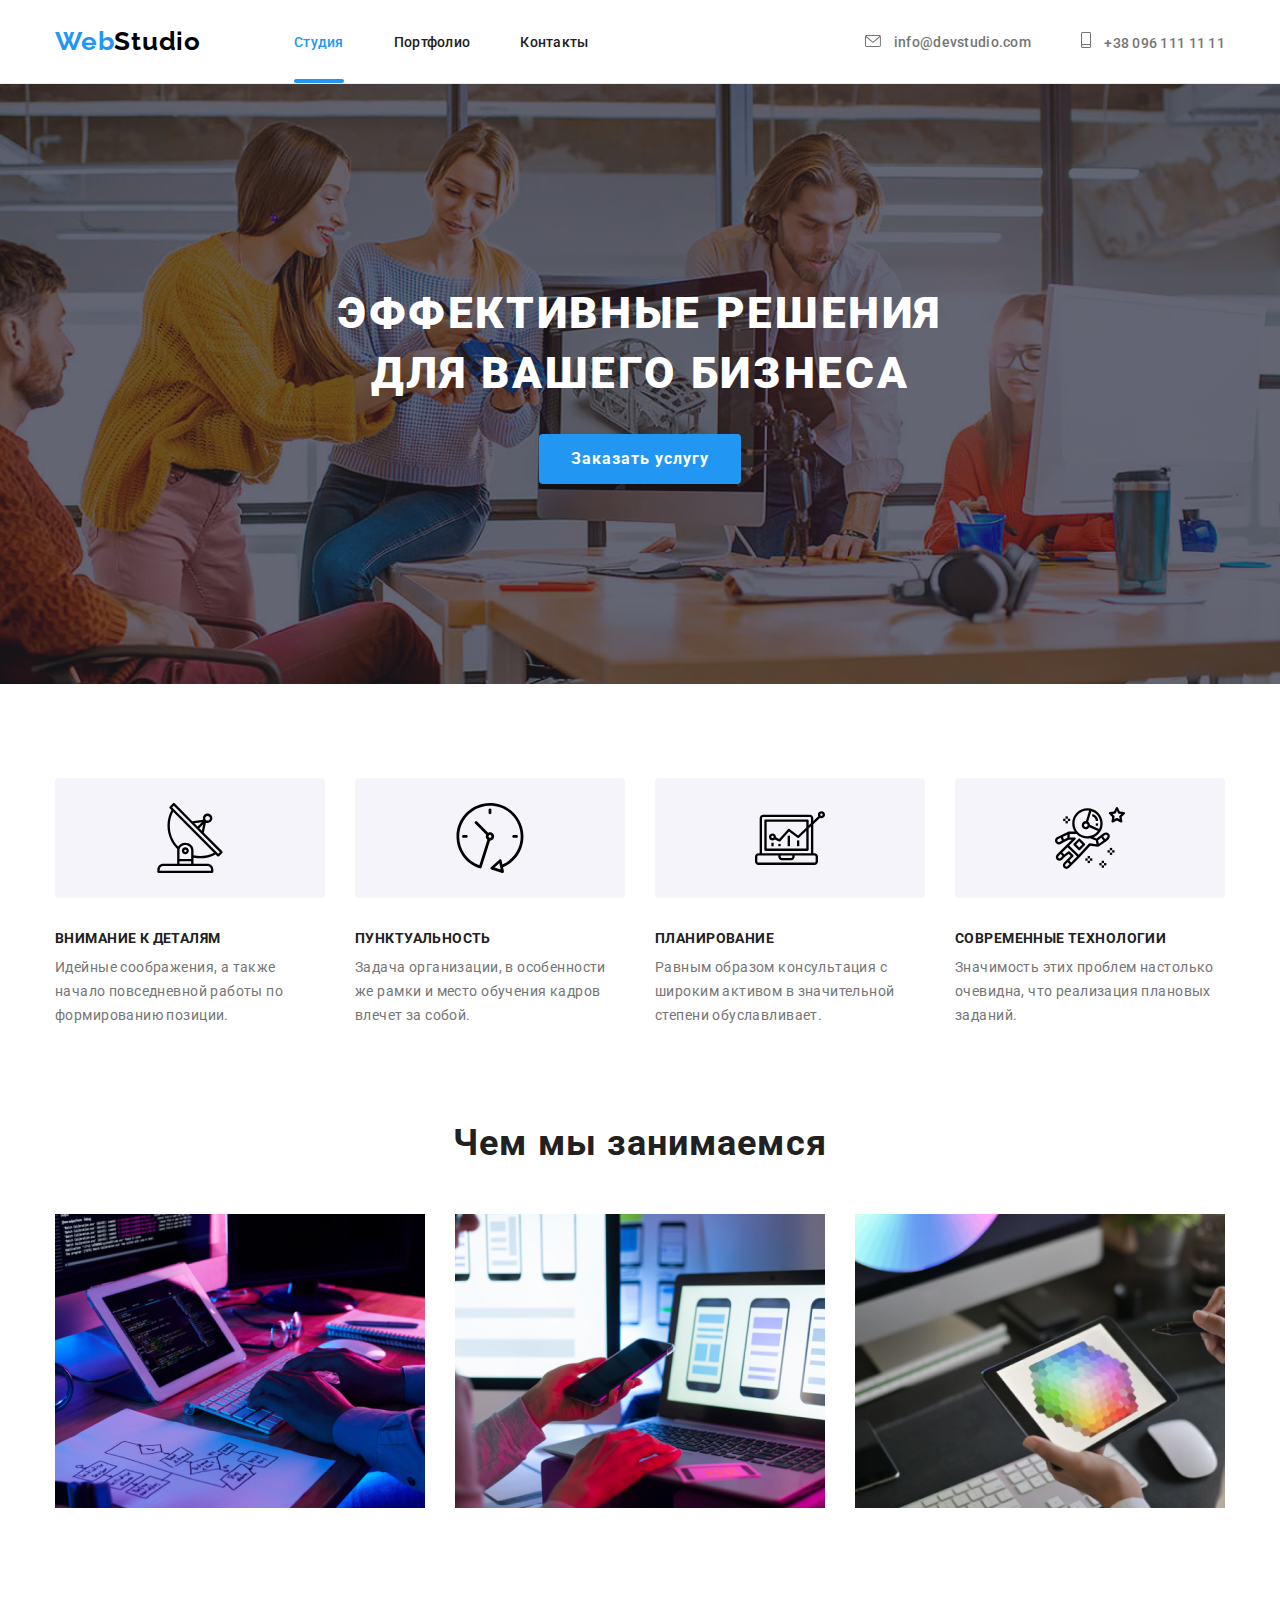
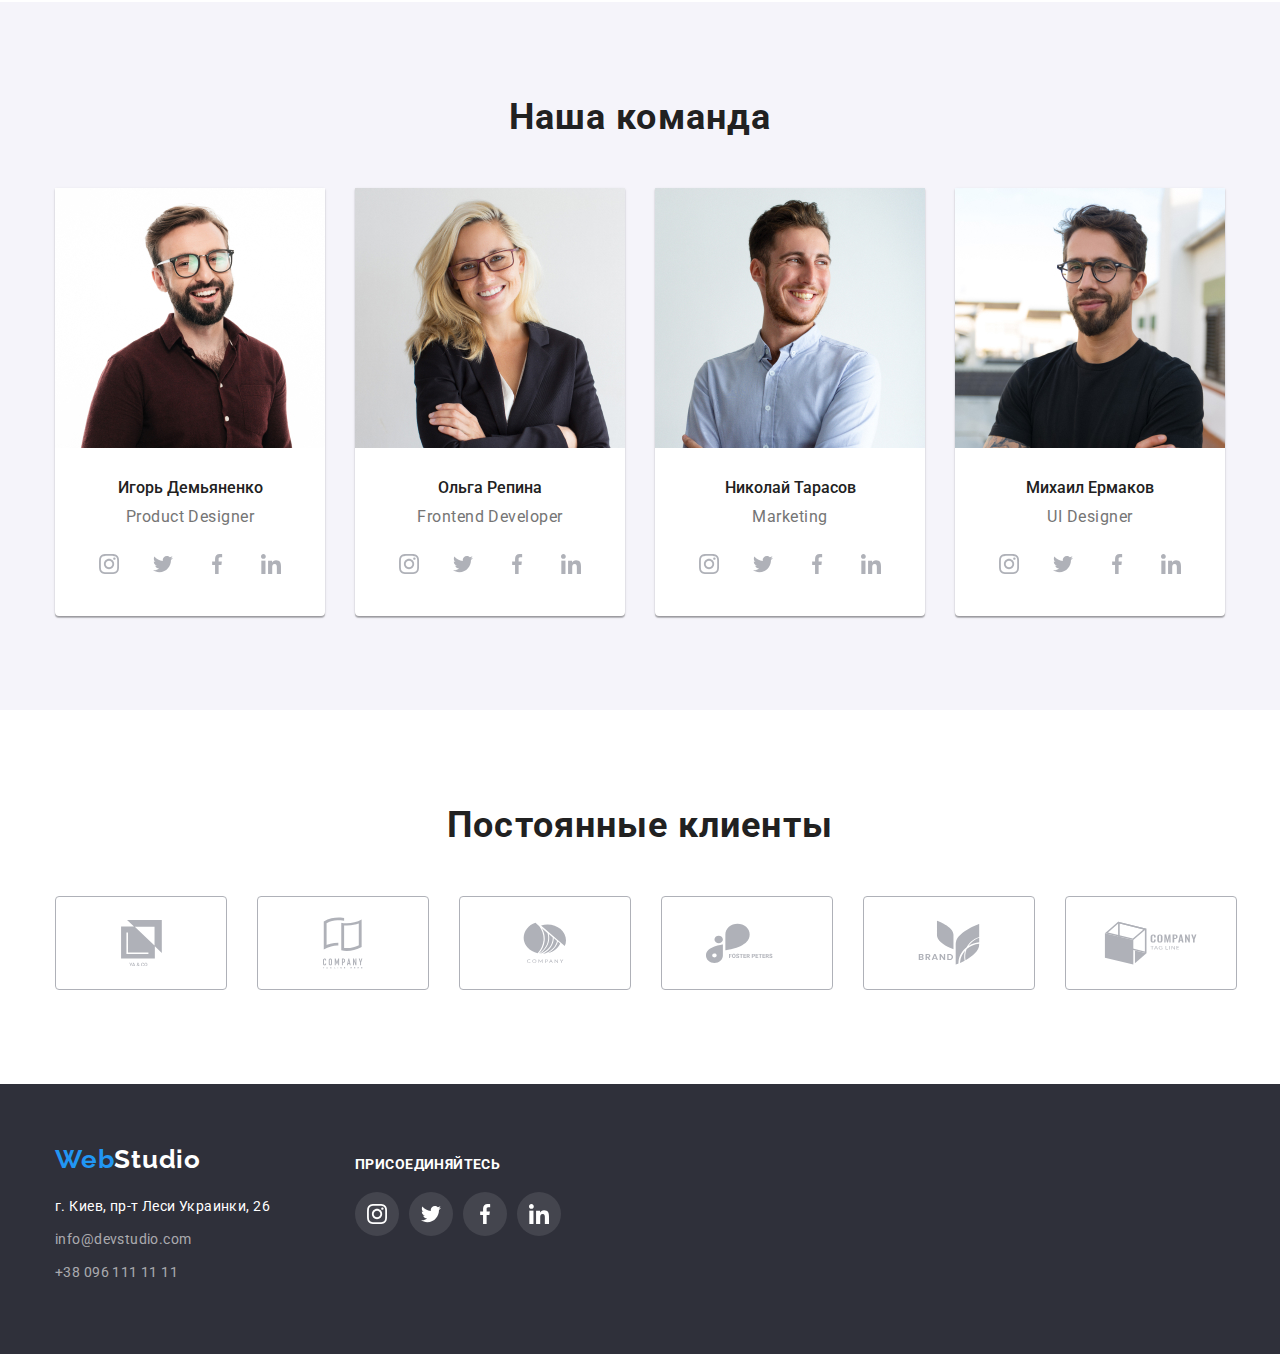
==== commit 9f6c9c82: "Update index.html" ====
--- a/index.html
+++ b/index.html
@@ -428,5 +428,4 @@
     <!--Modal window-->
   
   </body>
-</html>
-      +</html>